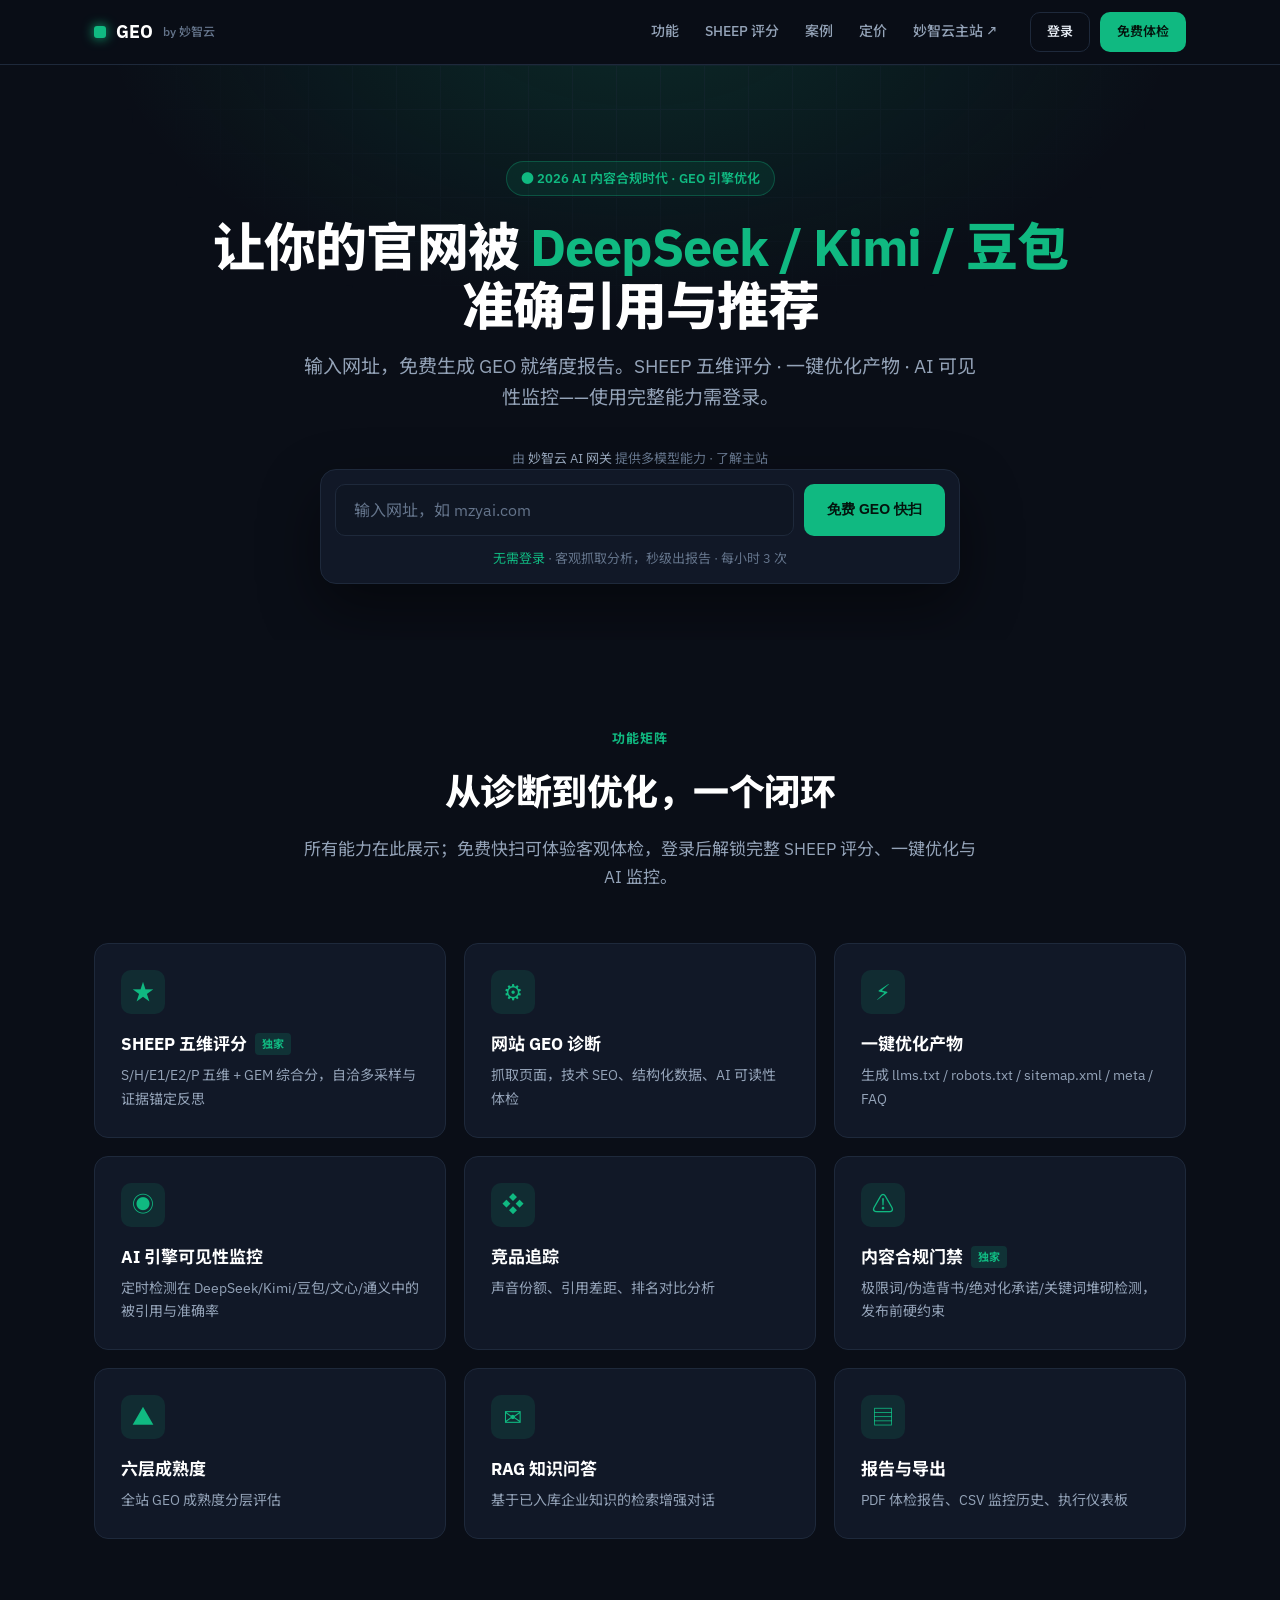
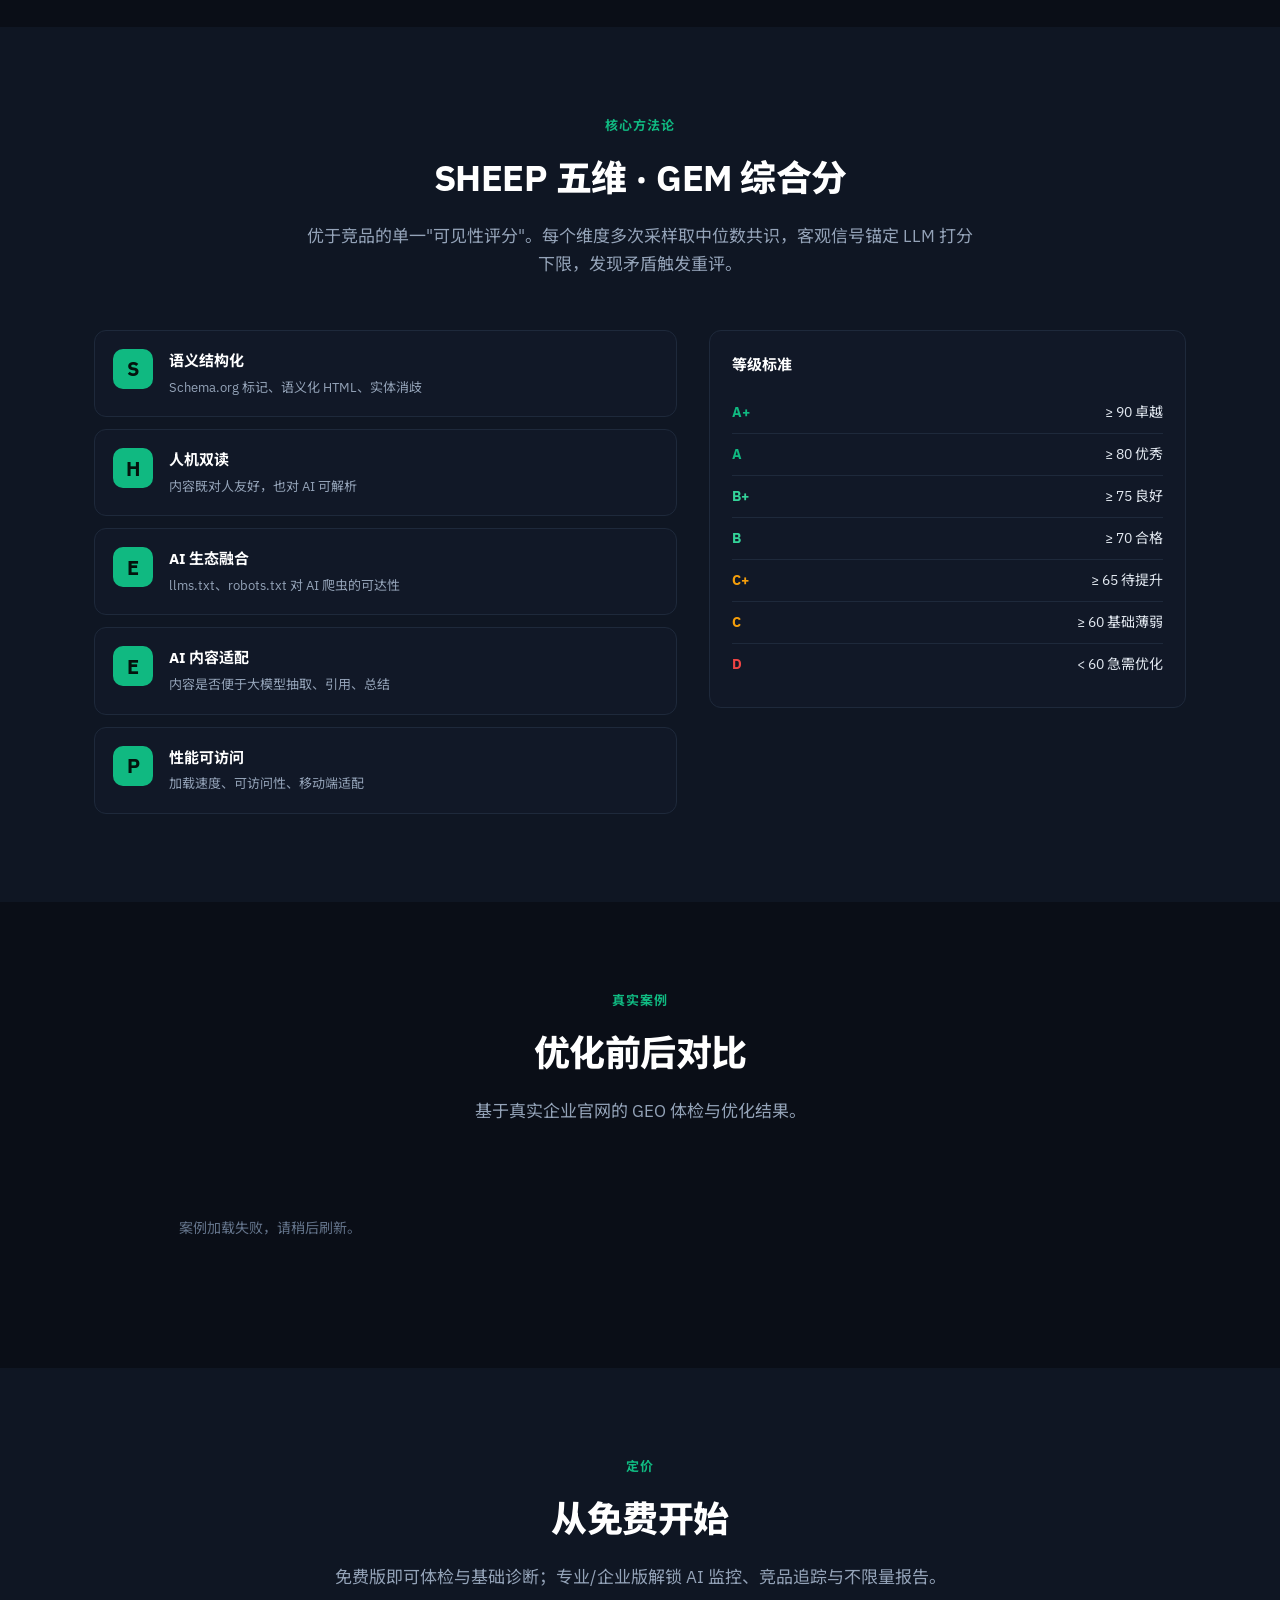
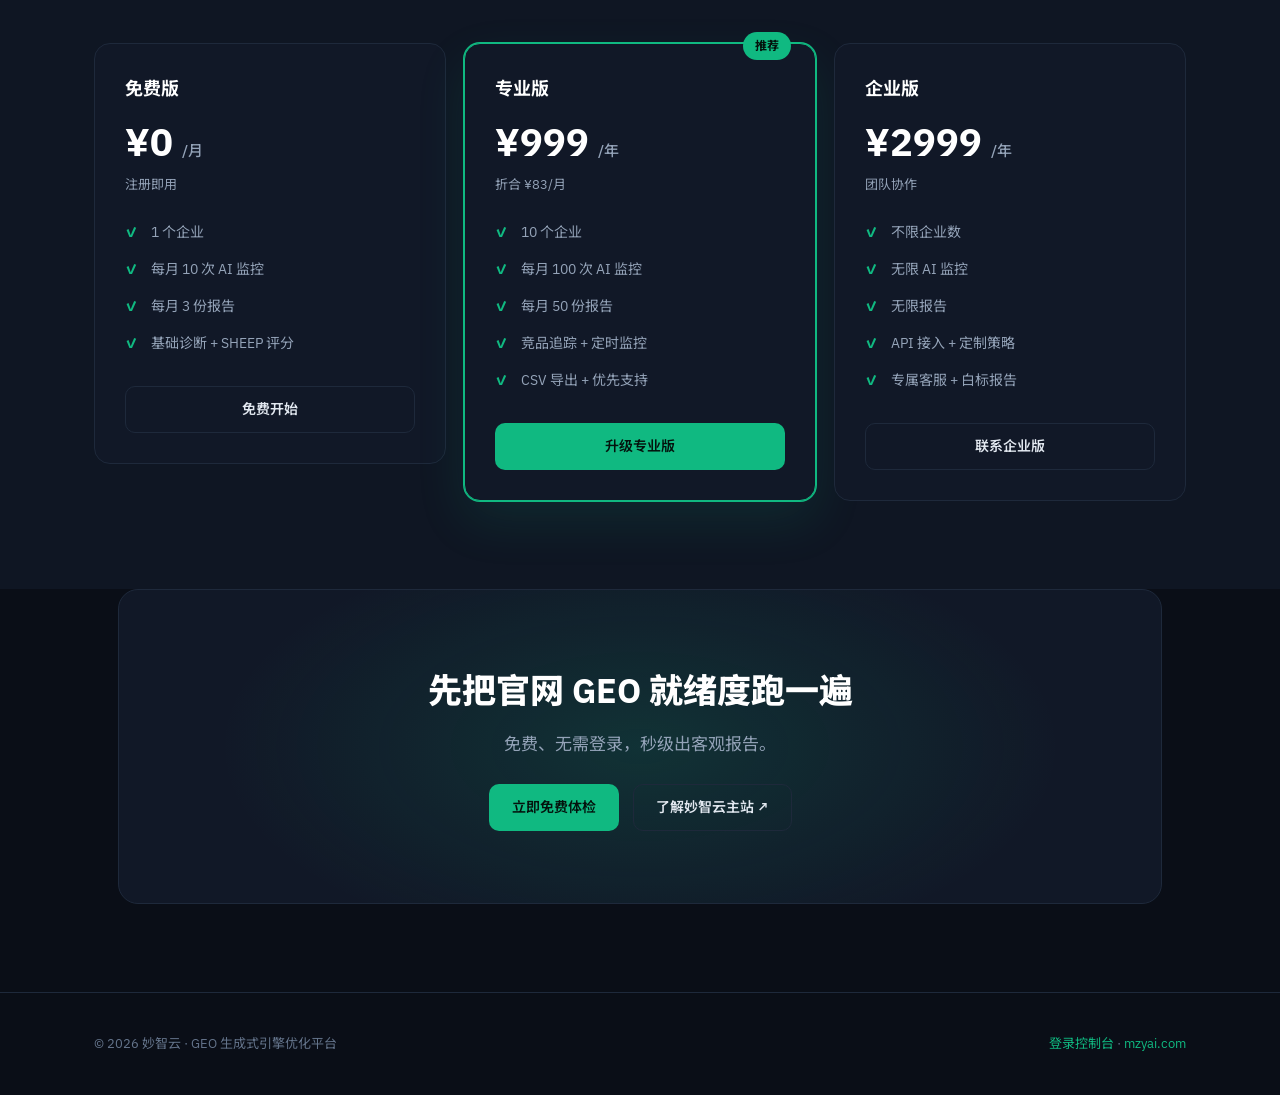
==== static/landing.html @ 764822dd "feat: 官网引流落地页 + 免费GEO快扫 + 登录漏斗 - 公开落地页 static/landing.html (Hero免费体检/功能矩阵/SHEEP/案例/定价/CTA) - /api/pu" ====
<!DOCTYPE html>
<html lang="zh-CN">
<head>
  <meta charset="UTF-8">
  <meta name="viewport" content="width=device-width, initial-scale=1.0">
  <title>GEO 平台 · 让官网被 AI 大模型准确引用 | 妙智云</title>
  <meta name="description" content="免费为任意网站生成 GEO（生成式引擎优化）报告。SHEEP 五维评分、网站诊断、一键优化、AI 引擎可见性监控、竞品追踪、内容合规门禁。登录解锁完整能力。">
  <meta property="og:title" content="GEO 平台 · 让官网被 AI 大模型准确引用">
  <meta property="og:description" content="输入网址，免费秒出 GEO 就绪度报告。登录解锁 SHEEP 五维评分与一键优化。">
  <link rel="stylesheet" href="/static/css/style.css">
  <link rel="stylesheet" href="/static/css/landing.css">
  <link rel="preconnect" href="https://fonts.googleapis.com">
  <link href="https://fonts.googleapis.com/css2?family=IBM+Plex+Sans:wght@400;500;600;700;800&family=JetBrains+Mono:wght@400;500&family=Noto+Sans+SC:wght@400;500;600;700&display=swap" rel="stylesheet">
</head>
<body>

<!-- ===== Nav ===== -->
<nav class="nav">
  <div class="wrap nav-inner">
    <a class="brand" href="/"><span class="dot"></span> GEO <small>by 妙智云</small></a>
    <div class="nav-links">
      <a href="#features">功能</a>
      <a href="#sheep">SHEEP 评分</a>
      <a href="#cases">案例</a>
      <a href="#pricing">定价</a>
      <a href="https://www.mzyai.com" target="_blank" rel="noopener">妙智云主站 ↗</a>
    </div>
    <div class="nav-cta">
      <a class="btn btn-ghost btn-sm" href="/app">登录</a>
      <a class="btn btn-primary btn-sm" href="#scan">免费体检</a>
    </div>
  </div>
</nav>

<!-- ===== Hero ===== -->
<header class="hero" id="scan">
  <div class="hero-grid-bg"></div>
  <div class="wrap hero-inner">
    <span class="badge">● 2026 AI 内容合规时代 · GEO 引擎优化</span>
    <h1>让你的官网被 <span class="em">DeepSeek / Kimi / 豆包</span><br>准确引用与推荐</h1>
    <p class="lead">输入网址，免费生成 GEO 就绪度报告。SHEEP 五维评分 · 一键优化产物 · AI 可见性监控——使用完整能力需登录。</p>
    <p class="powered">由 <a href="https://www.mzyai.com" target="_blank" rel="noopener">妙智云 AI 网关</a> 提供多模型能力 · 了解主站</p>

    <div class="scan-card">
      <form class="scan-form" id="scan-form" autocomplete="off">
        <input type="text" id="scan-url" placeholder="输入网址，如 mzyai.com" spellcheck="false">
        <button class="btn btn-primary" type="submit" id="scan-btn">免费 GEO 快扫</button>
      </form>
      <div class="scan-hint"><span class="ok">无需登录</span> · 客观抓取分析，秒级出报告 · 每小时 3 次</div>
    </div>

    <div class="scan-error" id="scan-error"></div>
    <div class="scan-result" id="scan-result"></div>
  </div>
</header>

<!-- ===== Features ===== -->
<section class="section" id="features">
  <div class="wrap">
    <div class="section-head">
      <div class="kicker">功能矩阵</div>
      <h2>从诊断到优化，一个闭环</h2>
      <p>所有能力在此展示；免费快扫可体验客观体检，登录后解锁完整 SHEEP 评分、一键优化与 AI 监控。</p>
    </div>
    <div class="feat-grid" id="feat-grid"></div>
  </div>
</section>

<!-- ===== SHEEP ===== -->
<section class="section" id="sheep" style="background:var(--bg-soft);">
  <div class="wrap">
    <div class="section-head">
      <div class="kicker">核心方法论</div>
      <h2>SHEEP 五维 · GEM 综合分</h2>
      <p>优于竞品的单一"可见性评分"。每个维度多次采样取中位数共识，客观信号锚定 LLM 打分下限，发现矛盾触发重评。</p>
    </div>
    <div class="sheep-wrap">
      <div class="sheep-dims">
        <div class="dim"><div class="letter">S</div><div><h4>语义结构化</h4><p>Schema.org 标记、语义化 HTML、实体消歧</p></div></div>
        <div class="dim"><div class="letter">H</div><div><h4>人机双读</h4><p>内容既对人友好，也对 AI 可解析</p></div></div>
        <div class="dim"><div class="letter">E</div><div><h4>AI 生态融合</h4><p>llms.txt、robots.txt 对 AI 爬虫的可达性</p></div></div>
        <div class="dim"><div class="letter">E</div><div><h4>AI 内容适配</h4><p>内容是否便于大模型抽取、引用、总结</p></div></div>
        <div class="dim"><div class="letter">P</div><div><h4>性能可访问</h4><p>加载速度、可访问性、移动端适配</p></div></div>
      </div>
      <div class="grade-table">
        <h4>等级标准</h4>
        <div class="grade-row"><span class="g g-Aplus">A+</span><span>≥ 90 卓越</span></div>
        <div class="grade-row"><span class="g g-A">A</span><span>≥ 80 优秀</span></div>
        <div class="grade-row"><span class="g g-Bplus">B+</span><span>≥ 75 良好</span></div>
        <div class="grade-row"><span class="g g-B">B</span><span>≥ 70 合格</span></div>
        <div class="grade-row"><span class="g g-Cplus">C+</span><span>≥ 65 待提升</span></div>
        <div class="grade-row"><span class="g g-C">C</span><span>≥ 60 基础薄弱</span></div>
        <div class="grade-row"><span class="g g-D">D</span><span>&lt; 60 急需优化</span></div>
      </div>
    </div>
  </div>
</section>

<!-- ===== Cases ===== -->
<section class="section" id="cases">
  <div class="wrap">
    <div class="section-head">
      <div class="kicker">真实案例</div>
      <h2>优化前后对比</h2>
      <p>基于真实企业官网的 GEO 体检与优化结果。</p>
    </div>
    <div class="case-grid" id="case-grid">
      <div class="cases-empty">加载案例中…</div>
    </div>
  </div>
</section>

<!-- ===== Pricing ===== -->
<section class="section" id="pricing" style="background:var(--bg-soft);">
  <div class="wrap">
    <div class="section-head">
      <div class="kicker">定价</div>
      <h2>从免费开始</h2>
      <p>免费版即可体检与基础诊断；专业/企业版解锁 AI 监控、竞品追踪与不限量报告。</p>
    </div>
    <div class="price-grid">
      <div class="price">
        <h3>免费版</h3>
        <div class="amt">¥0 <small>/月</small></div>
        <div class="per">注册即用</div>
        <ul>
          <li>1 个企业</li>
          <li>每月 10 次 AI 监控</li>
          <li>每月 3 份报告</li>
          <li>基础诊断 + SHEEP 评分</li>
        </ul>
        <a class="btn btn-ghost btn-block" href="/app">免费开始</a>
      </div>
      <div class="price featured">
        <span class="ribbon">推荐</span>
        <h3>专业版</h3>
        <div class="amt">¥999 <small>/年</small></div>
        <div class="per">折合 ¥83/月</div>
        <ul>
          <li>10 个企业</li>
          <li>每月 100 次 AI 监控</li>
          <li>每月 50 份报告</li>
          <li>竞品追踪 + 定时监控</li>
          <li>CSV 导出 + 优先支持</li>
        </ul>
        <a class="btn btn-primary btn-block" href="/app">升级专业版</a>
      </div>
      <div class="price">
        <h3>企业版</h3>
        <div class="amt">¥2999 <small>/年</small></div>
        <div class="per">团队协作</div>
        <ul>
          <li>不限企业数</li>
          <li>无限 AI 监控</li>
          <li>无限报告</li>
          <li>API 接入 + 定制策略</li>
          <li>专属客服 + 白标报告</li>
        </ul>
        <a class="btn btn-ghost btn-block" href="/app">联系企业版</a>
      </div>
    </div>
  </div>
</section>

<!-- ===== CTA ===== -->
<section class="section" style="padding-top:0;">
  <div class="wrap">
    <div class="cta-band">
      <h2>先把官网 GEO 就绪度跑一遍</h2>
      <p>免费、无需登录，秒级出客观报告。</p>
      <a class="btn btn-primary" href="#scan">立即免费体检</a>
      <a class="btn btn-ghost" href="https://www.mzyai.com" target="_blank" rel="noopener">了解妙智云主站 ↗</a>
    </div>
  </div>
</section>

<!-- ===== Footer ===== -->
<footer class="footer">
  <div class="wrap footer-inner">
    <div>© 2026 妙智云 · GEO 生成式引擎优化平台</div>
    <div><a href="/app">登录控制台</a> · <a href="https://www.mzyai.com" target="_blank" rel="noopener">mzyai.com</a></div>
  </div>
</footer>

<script src="/static/js/landing.js?v=20260816b"></script>
</body>
</html>
---- static/css/style.css ----
:root {
  --bg: #0a0e17;
  --bg-card: #111827;
  --bg-card-hover: #1a2332;
  --border: #1e293b;
  --text: #e2e8f0;
  --text-muted: #64748b;
  --text-dim: #475569;
  --accent: #10b981;
  --accent-dim: #065f46;
  --danger: #ef4444;
  --danger-dim: #7f1d1d;
  --warning: #f59e0b;
  --warning-dim: #78350f;
  --info: #3b82f6;
  --info-dim: #1e3a5f;
  --radius: 6px;
  --font: "IBM Plex Sans", "Noto Sans SC", system-ui, sans-serif;
  --font-mono: "JetBrains Mono", "Fira Code", monospace;
}

* { margin: 0; padding: 0; box-sizing: border-box; }

body {
  font-family: var(--font);
  background: var(--bg);
  color: var(--text);
  line-height: 1.6;
  min-height: 100vh;
}

a { color: var(--accent); text-decoration: none; }
a:hover { text-decoration: underline; }

/* Layout */
.app { display: flex; min-height: 100vh; }

.sidebar {
  width: 220px;
  background: var(--bg-card);
  border-right: 1px solid var(--border);
  padding: 20px 0;
  flex-shrink: 0;
  position: fixed;
  top: 0;
  left: 0;
  bottom: 0;
  overflow-y: auto;
}

.sidebar-brand {
  padding: 0 20px 20px;
  border-bottom: 1px solid var(--border);
  margin-bottom: 12px;
}

.sidebar-brand h2 {
  font-size: 18px;
  font-weight: 700;
  color: var(--accent);
  letter-spacing: -0.5px;
}

.sidebar-brand span {
  font-size: 11px;
  color: var(--text-muted);
}

.nav-item {
  display: flex;
  align-items: center;
  gap: 10px;
  padding: 10px 20px;
  color: var(--text-muted);
  cursor: pointer;
  transition: all 0.15s;
  font-size: 14px;
  border-left: 3px solid transparent;
}

.nav-item:hover { background: var(--bg-card-hover); color: var(--text); }
.nav-item.active { color: var(--accent); border-left-color: var(--accent); background: rgba(16,185,129,0.05); }

.nav-icon { width: 18px; text-align: center; font-size: 15px; }

.nav-section {
  padding: 14px 20px 4px;
  font-size: 10px;
  font-weight: 600;
  letter-spacing: 1.5px;
  color: var(--text-muted);
  opacity: 0.55;
  text-transform: uppercase;
}

.main {
  margin-left: 220px;
  flex: 1;
  padding: 24px 32px;
  max-width: 1200px;
}

/* Quickstart step bar */
.qs-steps {
  display: flex;
  align-items: center;
  gap: 10px;
  margin-bottom: 20px;
}

.qs-step {
  display: flex;
  align-items: center;
  gap: 8px;
  padding: 8px 14px;
  border: 1px solid var(--border);
  border-radius: 6px;
  font-size: 13px;
  color: var(--text-muted);
  background: var(--bg-card);
}

.qs-step-num {
  display: inline-flex;
  align-items: center;
  justify-content: center;
  width: 20px;
  height: 20px;
  border-radius: 50%;
  border: 1px solid var(--border);
  font-size: 11px;
  font-weight: 600;
}

.qs-step.active {
  color: var(--text);
  border-color: var(--accent);
}

.qs-step.active .qs-step-num {
  background: var(--accent);
  border-color: var(--accent);
  color: #04120c;
}

.qs-step.done {
  color: var(--accent);
}

.qs-step.done .qs-step-num {
  border-color: var(--accent);
  color: var(--accent);
}

.qs-step-line {
  flex: 0 0 28px;
  height: 1px;
  background: var(--border);
}

/* Page header */
.page-header {
  margin-bottom: 24px;
  display: flex;
  justify-content: space-between;
  align-items: flex-start;
}

.page-header h1 {
  font-size: 22px;
  font-weight: 700;
  letter-spacing: -0.5px;
}

.page-header p {
  color: var(--text-muted);
  font-size: 13px;
  margin-top: 4px;
}

/* Cards */
.card {
  background: var(--bg-card);
  border: 1px solid var(--border);
  border-radius: var(--radius);
  padding: 20px;
  margin-bottom: 16px;
}

.card-header {
  display: flex;
  justify-content: space-between;
  align-items: center;
  margin-bottom: 16px;
}

.card-title {
  font-size: 15px;
  font-weight: 600;
}

/* Score */
.score-ring {
  width: 120px;
  height: 120px;
  position: relative;
  display: flex;
  align-items: center;
  justify-content: center;
}

.score-ring svg {
  position: absolute;
  top: 0;
  left: 0;
  transform: rotate(-90deg);
}

.score-ring .value {
  font-size: 32px;
  font-weight: 800;
  z-index: 1;
}

.score-ring .label {
  position: absolute;
  bottom: 8px;
  font-size: 11px;
  color: var(--text-muted);
  z-index: 1;
}

/* Grid */
.grid-2 { display: grid; grid-template-columns: 1fr 1fr; gap: 16px; }
.grid-3 { display: grid; grid-template-columns: 1fr 1fr 1fr; gap: 16px; }
.grid-4 { display: grid; grid-template-columns: 1fr 1fr 1fr 1fr; gap: 16px; }

/* Metric */
.metric {
  padding: 16px;
  background: var(--bg-card);
  border: 1px solid var(--border);
  border-radius: var(--radius);
}

.metric-value {
  font-size: 28px;
  font-weight: 700;
  line-height: 1.2;
}

.metric-label {
  font-size: 12px;
  color: var(--text-muted);
  margin-top: 4px;
}

/* Badges */
.badge {
  display: inline-block;
  padding: 2px 8px;
  border-radius: 3px;
  font-size: 11px;
  font-weight: 600;
  text-transform: uppercase;
}

.badge-fatal { background: var(--danger-dim); color: var(--danger); }
.badge-high { background: #7f1d1d; color: #fca5a5; }
.badge-medium { background: var(--warning-dim); color: var(--warning); }
.badge-low { background: var(--info-dim); color: var(--info); }
.badge-success { background: var(--accent-dim); color: var(--accent); }
.badge-pending { background: var(--warning-dim); color: var(--warning); }
.badge-done { background: var(--accent-dim); color: var(--accent); }

/* Table */
.table-wrap { overflow-x: auto; }

table {
  width: 100%;
  border-collapse: collapse;
  font-size: 13px;
}

th {
  text-align: left;
  padding: 10px 12px;
  border-bottom: 1px solid var(--border);
  color: var(--text-muted);
  font-weight: 600;
  font-size: 11px;
  text-transform: uppercase;
  letter-spacing: 0.5px;
}

td {
  padding: 10px 12px;
  border-bottom: 1px solid var(--border);
}

tr:hover td { background: var(--bg-card-hover); }

/* Buttons */
.btn {
  display: inline-flex;
  align-items: center;
  gap: 6px;
  padding: 8px 16px;
  border: 1px solid var(--border);
  border-radius: var(--radius);
  background: var(--bg-card);
  color: var(--text);
  font-size: 13px;
  cursor: pointer;
  transition: all 0.15s;
}

.btn:hover { background: var(--bg-card-hover); border-color: var(--text-muted); }

.btn-primary {
  background: var(--accent);
  color: #000;
  border-color: var(--accent);
  font-weight: 600;
}

.btn-primary:hover { background: #059669; }

/* Input */
.input-group {
  display: flex;
  gap: 8px;
  margin-bottom: 16px;
}

input[type="text"], input[type="url"], select {
  padding: 8px 12px;
  border: 1px solid var(--border);
  border-radius: var(--radius);
  background: var(--bg);
  color: var(--text);
  font-size: 13px;
  font-family: var(--font);
  outline: none;
  transition: border-color 0.15s;
}

input:focus, select:focus { border-color: var(--accent); }

/* Code block */
.code-block {
  background: #0d1117;
  border: 1px solid var(--border);
  border-radius: var(--radius);
  padding: 16px;
  font-family: var(--font-mono);
  font-size: 12px;
  line-height: 1.7;
  overflow-x: auto;
  white-space: pre-wrap;
  word-break: break-all;
  color: #c9d1d9;
  position: relative;
}

.code-block .copy-btn {
  position: absolute;
  top: 8px;
  right: 8px;
  padding: 4px 10px;
  font-size: 11px;
  background: var(--bg-card);
  border: 1px solid var(--border);
  border-radius: 3px;
  color: var(--text-muted);
  cursor: pointer;
}

.code-block .copy-btn:hover { color: var(--text); }

/* Progress bar */
.progress-bar {
  height: 6px;
  background: var(--border);
  border-radius: 3px;
  overflow: hidden;
}

.progress-fill {
  height: 100%;
  border-radius: 3px;
  transition: width 0.5s ease;
}

/* Tabs */
.tabs {
  display: flex;
  gap: 0;
  border-bottom: 1px solid var(--border);
  margin-bottom: 16px;
}

.tab {
  padding: 10px 16px;
  font-size: 13px;
  color: var(--text-muted);
  cursor: pointer;
  border-bottom: 2px solid transparent;
  transition: all 0.15s;
}

.tab:hover { color: var(--text); }
.tab.active { color: var(--accent); border-bottom-color: var(--accent); }

/* Issue list */
.issue-item {
  display: flex;
  gap: 12px;
  padding: 12px 0;
  border-bottom: 1px solid var(--border);
  align-items: flex-start;
}

.issue-item:last-child { border-bottom: none; }

.issue-severity {
  width: 8px;
  height: 8px;
  border-radius: 50%;
  margin-top: 6px;
  flex-shrink: 0;
}

.issue-content { flex: 1; }
.issue-title { font-size: 13px; font-weight: 600; }
.issue-desc { font-size: 12px; color: var(--text-muted); margin-top: 2px; }

/* Loading */
.loading {
  display: flex;
  align-items: center;
  justify-content: center;
  padding: 40px;
  color: var(--text-muted);
}

.spinner {
  width: 20px;
  height: 20px;
  border: 2px solid var(--border);
  border-top-color: var(--accent);
  border-radius: 50%;
  animation: spin 0.6s linear infinite;
  margin-right: 8px;
}

@keyframes spin { to { transform: rotate(360deg); } }

/* Responsive */
@media (max-width: 768px) {
  .sidebar { display: none; }
  .main { margin-left: 0; padding: 16px; }
  .grid-2, .grid-3, .grid-4 { grid-template-columns: 1fr; }
}

/* Auth */
.auth-wrap {
  display: flex;
  align-items: center;
  justify-content: center;
  min-height: 100vh;
  background: var(--bg);
  padding: 20px;
}

.auth-card {
  width: 100%;
  max-width: 400px;
  background: var(--bg-card);
  border: 1px solid var(--border);
  border-radius: var(--radius);
  padding: 32px;
}

.auth-brand {
  text-align: center;
  margin-bottom: 24px;
}

.auth-brand h1 {
  font-size: 22px;
  font-weight: 700;
  color: var(--accent);
  letter-spacing: -0.5px;
}

.auth-brand p {
  font-size: 13px;
  color: var(--text-muted);
  margin-top: 4px;
}

.auth-tabs {
  display: flex;
  gap: 0;
  margin-bottom: 20px;
  border-bottom: 1px solid var(--border);
}

.auth-tab {
  flex: 1;
  padding: 10px;
  background: none;
  border: none;
  color: var(--text-muted);
  font-size: 14px;
  cursor: pointer;
  border-bottom: 2px solid transparent;
  transition: all 0.15s;
  font-family: var(--font);
}

.auth-tab.active {
  color: var(--accent);
  border-bottom-color: var(--accent);
}

.auth-form {
  display: none;
  flex-direction: column;
  gap: 12px;
}

.auth-form.active {
  display: flex;
}

.auth-form input {
  width: 100%;
  padding: 10px 12px;
  background: var(--bg);
  border: 1px solid var(--border);
  border-radius: var(--radius);
  color: var(--text);
  font-size: 14px;
  font-family: var(--font);
  outline: none;
  transition: border-color 0.15s;
}

.auth-form input:focus {
  border-color: var(--accent);
}

.auth-submit {
  width: 100%;
  padding: 11px;
  background: var(--accent);
  color: var(--bg);
  border: none;
  border-radius: var(--radius);
  font-size: 14px;
  font-weight: 600;
  cursor: pointer;
  transition: opacity 0.15s;
  font-family: var(--font);
  margin-top: 4px;
}

.auth-submit:hover { opacity: 0.9; }
.auth-submit:disabled { opacity: 0.5; cursor: not-allowed; }

.auth-error {
  color: var(--danger);
  font-size: 13px;
  min-height: 18px;
  margin-top: 8px;
}

/* Sidebar user */
.sidebar-user {
  display: flex;
  align-items: center;
  justify-content: space-between;
  padding: 8px 16px;
  border-top: 1px solid var(--border);
  border-bottom: 1px solid var(--border);
  margin: 8px 0;
}

.user-info {
  display: flex;
  flex-direction: column;
  gap: 2px;
}

.user-name {
  font-size: 13px;
  color: var(--text);
  font-weight: 500;
}

.user-plan {
  font-size: 11px;
  color: var(--accent);
}

.btn-logout {
  background: none;
  border: 1px solid var(--border);
  color: var(--text-muted);
  padding: 4px 10px;
  border-radius: var(--radius);
  font-size: 12px;
  cursor: pointer;
  transition: all 0.15s;
  font-family: var(--font);
}

.btn-logout:hover {
  border-color: var(--danger);
  color: var(--danger);
}

/* Modal */
.modal-overlay {
  position: fixed;
  top: 0; left: 0; right: 0; bottom: 0;
  background: rgba(0,0,0,0.6);
  display: flex;
  align-items: center;
  justify-content: center;
  z-index: 1000;
}

.modal-content {
  background: var(--bg-card);
  border: 1px solid var(--border);
  border-radius: var(--radius);
  padding: 24px;
  width: 90%;
  max-width: 420px;
}

.sidebar-brand .back-home {
  display: inline-block;
  margin-top: 8px;
  font-size: 12px;
  color: var(--text-muted);
}
.sidebar-brand .back-home:hover { color: var(--accent); text-decoration: none; }
---- static/css/landing.css ----
/* GEO 落地页样式 —— 与仪表盘共享调色板 */
:root {
  --bg: #0a0e17;
  --bg-card: #111827;
  --bg-soft: #0f1623;
  --border: #1e293b;
  --text: #e2e8f0;
  --text-muted: #94a3b8;
  --text-dim: #64748b;
  --accent: #10b981;
  --accent-dim: #065f46;
  --danger: #ef4444;
  --warning: #f59e0b;
  --info: #3b82f6;
  --radius: 10px;
  --font: "IBM Plex Sans", "Noto Sans SC", system-ui, sans-serif;
  --font-mono: "JetBrains Mono", monospace;
  --maxw: 1140px;
}

* { margin: 0; padding: 0; box-sizing: border-box; }
html { scroll-behavior: smooth; }
body {
  font-family: var(--font);
  background: var(--bg);
  color: var(--text);
  line-height: 1.65;
  -webkit-font-smoothing: antialiased;
}
a { color: var(--accent); text-decoration: none; }
a:hover { text-decoration: underline; }
.wrap { max-width: var(--maxw); margin: 0 auto; padding: 0 24px; }

/* ===== Nav ===== */
.nav {
  position: sticky; top: 0; z-index: 50;
  background: rgba(10,14,23,.82); backdrop-filter: blur(12px);
  border-bottom: 1px solid var(--border);
}
.nav-inner { display: flex; align-items: center; height: 64px; gap: 32px; }
.brand { display: flex; align-items: center; gap: 10px; font-weight: 800; font-size: 18px; color: #fff; }
.brand .dot { width: 12px; height: 12px; border-radius: 3px; background: var(--accent); box-shadow: 0 0 12px var(--accent); }
.brand small { color: var(--text-dim); font-weight: 500; font-size: 12px; }
.nav-links { display: flex; gap: 26px; margin-left: auto; }
.nav-links a { color: var(--text-muted); font-size: 14px; font-weight: 500; }
.nav-links a:hover { color: var(--text); text-decoration: none; }
.nav-cta { display: flex; gap: 10px; }

/* ===== Buttons ===== */
.btn {
  display: inline-flex; align-items: center; justify-content: center; gap: 8px;
  padding: 11px 22px; border-radius: var(--radius); font-weight: 600; font-size: 14px;
  border: 1px solid transparent; cursor: pointer; transition: all .15s ease; white-space: nowrap;
}
.btn-primary { background: var(--accent); color: #04130d; }
.btn-primary:hover { background: #34d399; box-shadow: 0 8px 24px rgba(16,185,129,.32); }
.btn-ghost { background: transparent; color: var(--text); border-color: var(--border); }
.btn-ghost:hover { border-color: var(--accent); color: var(--accent); text-decoration: none; }
.btn-sm { padding: 8px 16px; font-size: 13px; }
.btn-block { width: 100%; }

/* ===== Hero ===== */
.hero { position: relative; padding: 96px 0 56px; overflow: hidden;
  background: radial-gradient(900px 500px at 50% -10%, rgba(16,185,129,.16), transparent 60%), var(--bg); }
.hero-grid-bg { position: absolute; inset: 0; opacity: .4;
  background-image: linear-gradient(var(--border) 1px, transparent 1px), linear-gradient(90deg, var(--border) 1px, transparent 1px);
  background-size: 44px 44px; mask-image: radial-gradient(700px 360px at 50% 0%, #000, transparent 75%); }
.hero-inner { position: relative; text-align: center; }
.badge { display: inline-flex; align-items: center; gap: 8px; padding: 6px 14px; border-radius: 999px;
  background: rgba(16,185,129,.1); border: 1px solid rgba(16,185,129,.3); color: var(--accent); font-size: 13px; font-weight: 600; }
.hero h1 { font-size: 52px; line-height: 1.12; font-weight: 800; letter-spacing: -1px; margin: 22px 0 16px; color: #fff; }
.hero h1 .em { color: var(--accent); }
.hero p.lead { font-size: 19px; color: var(--text-muted); max-width: 680px; margin: 0 auto 34px; }

.scan-card { max-width: 640px; margin: 0 auto; background: var(--bg-card); border: 1px solid var(--border);
  border-radius: 16px; padding: 14px; box-shadow: 0 24px 60px rgba(0,0,0,.45); }
.scan-form { display: flex; gap: 10px; }
.scan-form input {
  flex: 1; padding: 15px 18px; background: var(--bg-soft); border: 1px solid var(--border);
  border-radius: 10px; color: var(--text); font-size: 16px; font-family: var(--font); outline: none;
}
.scan-form input:focus { border-color: var(--accent); box-shadow: 0 0 0 3px rgba(16,185,129,.18); }
.scan-form input::placeholder { color: var(--text-dim); }
.scan-hint { margin-top: 12px; font-size: 13px; color: var(--text-dim); }
.scan-hint .ok { color: var(--accent); }

/* ===== Scan result ===== */
.scan-result { max-width: 860px; margin: 28px auto 0; display: none; }
.scan-result.show { display: block; }
.result-card { background: var(--bg-card); border: 1px solid var(--border); border-radius: 16px; padding: 28px; }
.score-row { display: flex; align-items: center; gap: 28px; flex-wrap: wrap; }
.score-ring { width: 132px; height: 132px; border-radius: 50%; display: grid; place-items: center;
  background: conic-gradient(var(--accent) var(--p,0%), var(--bg-soft) 0); position: relative; flex-shrink: 0; }
.score-ring::before { content: ""; position: absolute; inset: 12px; border-radius: 50%; background: var(--bg-card); }
.score-ring .num { position: relative; font-size: 40px; font-weight: 800; color: #fff; line-height: 1; }
.score-ring .num small { font-size: 16px; color: var(--text-dim); }
.score-meta h3 { font-size: 22px; font-weight: 700; color: #fff; margin-bottom: 4px; }
.score-meta .url { color: var(--text-muted); font-size: 14px; font-family: var(--font-mono); word-break: break-all; }
.grade { display: inline-flex; align-items: center; gap: 6px; padding: 3px 12px; border-radius: 6px; font-weight: 700; font-size: 14px; margin-left: 8px; }

.checklist { display: grid; grid-template-columns: repeat(2, 1fr); gap: 10px; margin-top: 22px; }
.chk { display: flex; align-items: flex-start; gap: 10px; padding: 12px 14px; background: var(--bg-soft);
  border: 1px solid var(--border); border-radius: 8px; }
.chk .ico { width: 20px; height: 20px; border-radius: 50%; flex-shrink: 0; display: grid; place-items: center;
  font-size: 12px; font-weight: 800; margin-top: 1px; }
.chk.pass .ico { background: rgba(16,185,129,.18); color: var(--accent); }
.chk.fail .ico { background: rgba(239,68,68,.16); color: var(--danger); }
.chk .t { font-size: 14px; font-weight: 600; color: var(--text); }
.chk .d { font-size: 12px; color: var(--text-dim); margin-top: 2px; word-break: break-all; }

.top-issues { margin-top: 22px; }
.top-issues h4 { font-size: 14px; color: var(--text-muted); margin-bottom: 10px; font-weight: 600; }
.issue-item { display: flex; gap: 10px; padding: 10px 14px; background: var(--bg-soft); border: 1px solid var(--border);
  border-radius: 8px; margin-bottom: 8px; font-size: 14px; }
.issue-item .sev { font-size: 11px; font-weight: 700; padding: 2px 8px; border-radius: 4px; height: fit-content; flex-shrink: 0; }
.sev-high, .sev-fatal { background: rgba(239,68,68,.16); color: var(--danger); }
.sev-medium { background: rgba(245,158,11,.16); color: var(--warning); }
.sev-low { background: rgba(100,116,139,.18); color: var(--text-muted); }

.locked { margin-top: 24px; padding: 22px; border: 1px dashed var(--border); border-radius: 12px;
  background: linear-gradient(180deg, rgba(16,185,129,.06), transparent); text-align: center; }
.locked .lock-list { display: flex; flex-wrap: wrap; gap: 10px; justify-content: center; margin: 14px 0 18px; }
.locked .lock-list span { font-size: 13px; color: var(--text-muted); padding: 5px 12px; background: var(--bg-soft);
  border: 1px solid var(--border); border-radius: 999px; }
.locked .lock-list span::before { content: "🔒 "; filter: grayscale(1); }

.scan-error { max-width: 640px; margin: 14px auto 0; padding: 12px 16px; border-radius: 10px;
  background: rgba(239,68,68,.1); border: 1px solid rgba(239,68,68,.3); color: #fca5a5; font-size: 14px; display: none; }
.scan-error.show { display: block; }
.scan-loading { text-align: center; color: var(--text-muted); padding: 30px; }

/* ===== Section ===== */
.section { padding: 88px 0; }
.section-head { text-align: center; max-width: 680px; margin: 0 auto 52px; }
.section-head .kicker { color: var(--accent); font-size: 13px; font-weight: 700; letter-spacing: 1px; text-transform: uppercase; }
.section-head h2 { font-size: 36px; font-weight: 800; color: #fff; margin: 12px 0 14px; letter-spacing: -.5px; }
.section-head p { color: var(--text-muted); font-size: 17px; }

/* ===== Features grid ===== */
.feat-grid { display: grid; grid-template-columns: repeat(3, 1fr); gap: 18px; }
.feat { background: var(--bg-card); border: 1px solid var(--border); border-radius: 14px; padding: 26px;
  transition: all .18s ease; position: relative; }
.feat:hover { border-color: var(--accent); transform: translateY(-3px); box-shadow: 0 16px 40px rgba(0,0,0,.3); }
.feat .ico { width: 44px; height: 44px; border-radius: 10px; display: grid; place-items: center; font-size: 22px;
  background: rgba(16,185,129,.12); color: var(--accent); margin-bottom: 16px; }
.feat h3 { font-size: 17px; font-weight: 700; color: #fff; margin-bottom: 6px; display: flex; align-items: center; gap: 8px; }
.feat .tag { font-size: 11px; font-weight: 700; padding: 2px 7px; border-radius: 4px;
  background: rgba(16,185,129,.16); color: var(--accent); }
.feat p { font-size: 14px; color: var(--text-muted); }

/* ===== SHEEP ===== */
.sheep-wrap { display: grid; grid-template-columns: 1.1fr .9fr; gap: 32px; align-items: start; }
.sheep-dims { display: grid; gap: 12px; }
.dim { display: flex; gap: 16px; padding: 18px; background: var(--bg-card); border: 1px solid var(--border); border-radius: 12px; }
.dim .letter { width: 40px; height: 40px; border-radius: 10px; background: var(--accent); color: #04130d;
  display: grid; place-items: center; font-weight: 800; font-size: 20px; flex-shrink: 0; }
.dim h4 { font-size: 15px; color: #fff; margin-bottom: 3px; }
.dim p { font-size: 13px; color: var(--text-muted); }
.grade-table { background: var(--bg-card); border: 1px solid var(--border); border-radius: 12px; padding: 22px; }
.grade-table h4 { font-size: 15px; color: #fff; margin-bottom: 14px; }
.grade-row { display: flex; justify-content: space-between; padding: 9px 0; border-bottom: 1px solid var(--border); font-size: 14px; }
.grade-row:last-child { border-bottom: none; }
.grade-row .g { font-weight: 800; }

/* ===== Cases ===== */
.case-grid { display: grid; grid-template-columns: repeat(3, 1fr); gap: 18px; }
.case { background: var(--bg-card); border: 1px solid var(--border); border-radius: 14px; padding: 24px; }
.case .co { font-size: 16px; font-weight: 700; color: #fff; margin-bottom: 2px; }
.case .dom { font-size: 12px; color: var(--text-dim); font-family: var(--font-mono); margin-bottom: 14px; word-break: break-all; }
.case .scoreline { display: flex; align-items: baseline; gap: 10px; margin-bottom: 12px; }
.case .scoreline .n { font-size: 30px; font-weight: 800; color: var(--accent); }
.case .scoreline .gl { font-size: 13px; color: var(--text-muted); }
.case p { font-size: 13px; color: var(--text-muted); }
.cases-empty { text-align: center; color: var(--text-dim); padding: 40px; font-size: 14px; }

/* ===== Pricing ===== */
.price-grid { display: grid; grid-template-columns: repeat(3, 1fr); gap: 18px; align-items: start; }
.price { background: var(--bg-card); border: 1px solid var(--border); border-radius: 16px; padding: 30px; position: relative; }
.price.featured { border-color: var(--accent); box-shadow: 0 0 0 1px var(--accent), 0 20px 50px rgba(16,185,129,.12); }
.price .ribbon { position: absolute; top: -12px; right: 24px; background: var(--accent); color: #04130d;
  font-size: 12px; font-weight: 700; padding: 4px 12px; border-radius: 999px; }
.price h3 { font-size: 18px; color: #fff; margin-bottom: 8px; }
.price .amt { font-size: 38px; font-weight: 800; color: #fff; }
.price .amt small { font-size: 15px; color: var(--text-muted); font-weight: 500; }
.price .per { color: var(--text-muted); font-size: 13px; margin-bottom: 18px; }
.price ul { list-style: none; margin: 18px 0 24px; }
.price ul li { font-size: 14px; color: var(--text-muted); padding: 7px 0; padding-left: 26px; position: relative; }
.price ul li::before { content: "✓"; position: absolute; left: 0; color: var(--accent); font-weight: 700; }

/* ===== CTA band ===== */
.cta-band { text-align: center; padding: 72px 24px; border-radius: 20px; margin: 0 24px;
  background: radial-gradient(600px 300px at 50% 50%, rgba(16,185,129,.16), transparent 70%), var(--bg-card);
  border: 1px solid var(--border); }
.cta-band h2 { font-size: 34px; font-weight: 800; color: #fff; margin-bottom: 12px; }
.cta-band p { color: var(--text-muted); font-size: 17px; margin-bottom: 26px; }

/* ===== Footer ===== */
.footer { border-top: 1px solid var(--border); padding: 40px 0; color: var(--text-dim); font-size: 13px; }
.footer-inner { display: flex; justify-content: space-between; flex-wrap: wrap; gap: 16px; }

/* ===== Grade colors ===== */
.g-Aplus, .g-A { color: var(--accent); }
.g-Bplus, .g-B { color: #34d399; }
.g-Cplus, .g-C { color: var(--warning); }
.g-D { color: var(--danger); }

.hero .powered { margin-top: 14px; font-size: 13px; color: var(--text-dim); }
.hero .powered a { color: var(--text-muted); }
.hero .powered a:hover { color: var(--accent); }
.cta-band .btn + .btn { margin-left: 10px; }

@media (max-width: 900px) {
  .hero h1 { font-size: 36px; }
  .feat-grid, .case-grid, .price-grid { grid-template-columns: 1fr; }
  .sheep-wrap { grid-template-columns: 1fr; }
  .checklist { grid-template-columns: 1fr; }
  .nav-links { display: none; }
  .section { padding: 60px 0; }
}
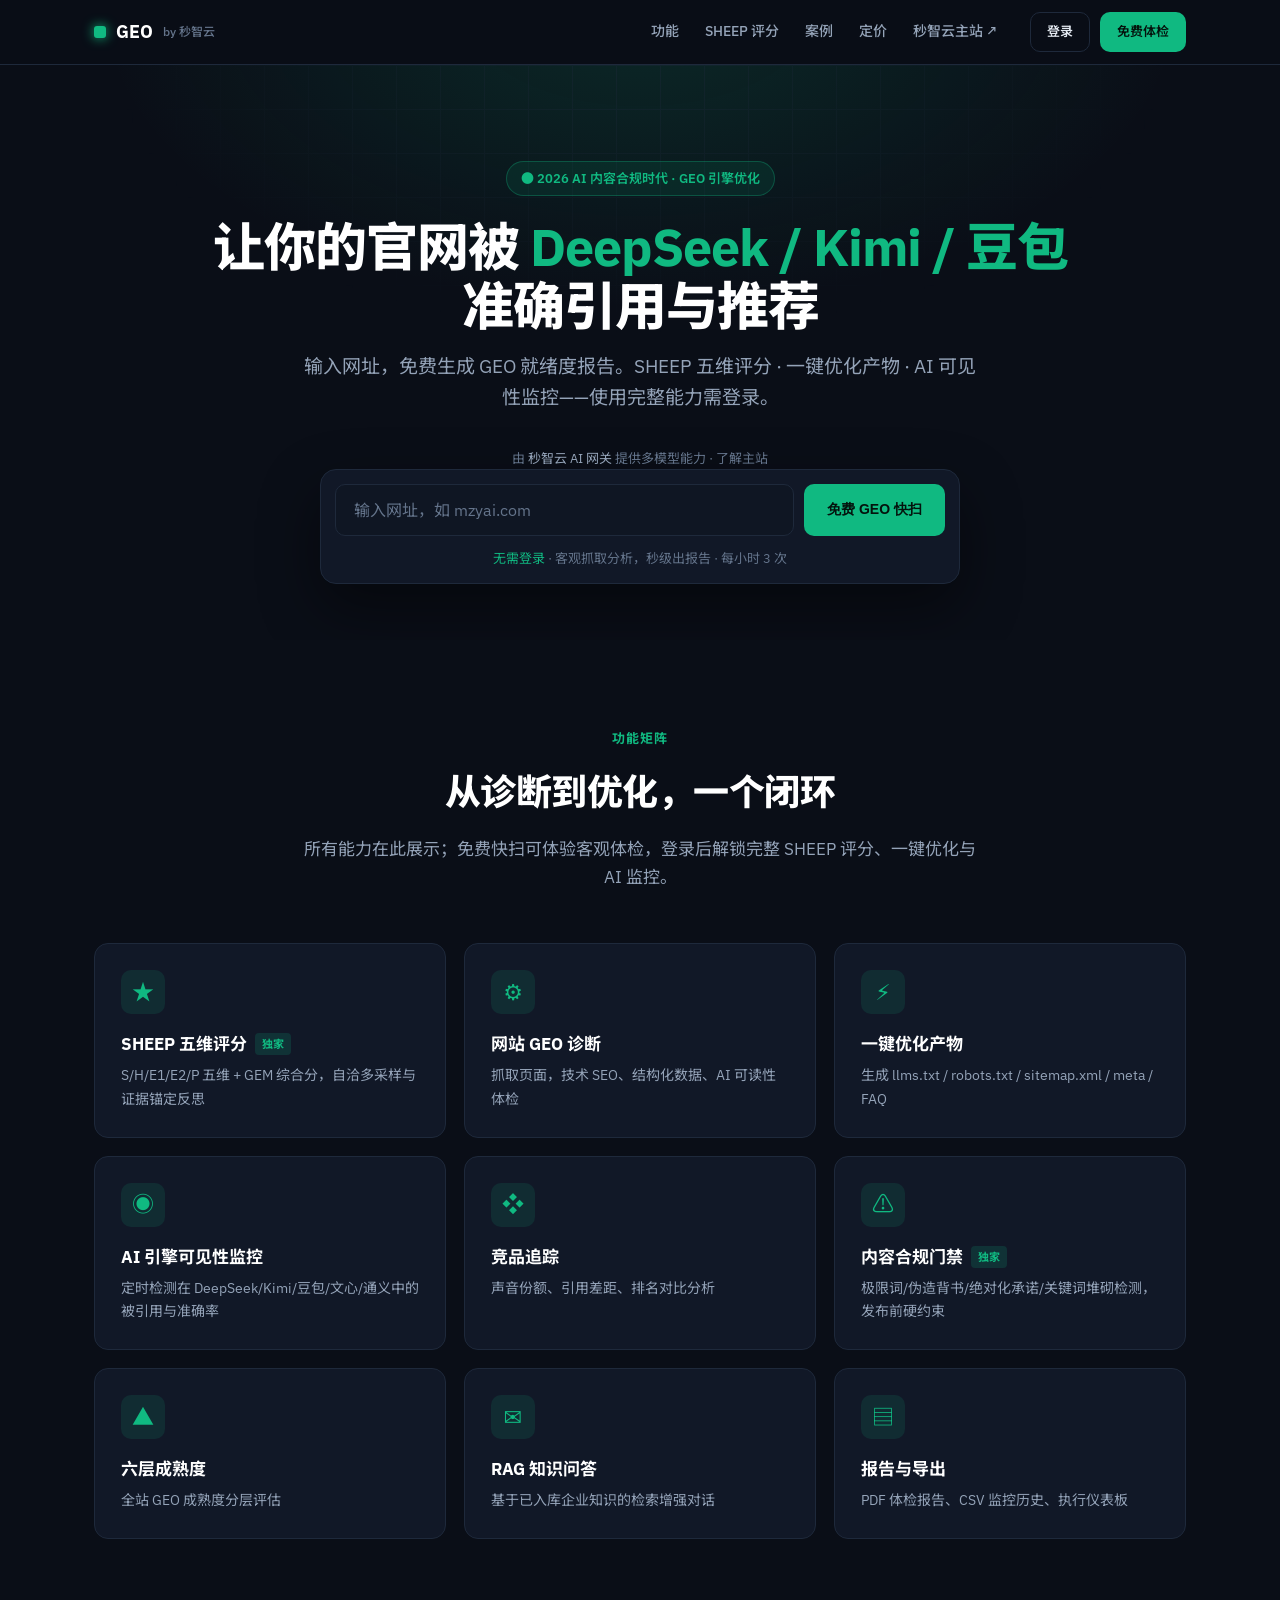
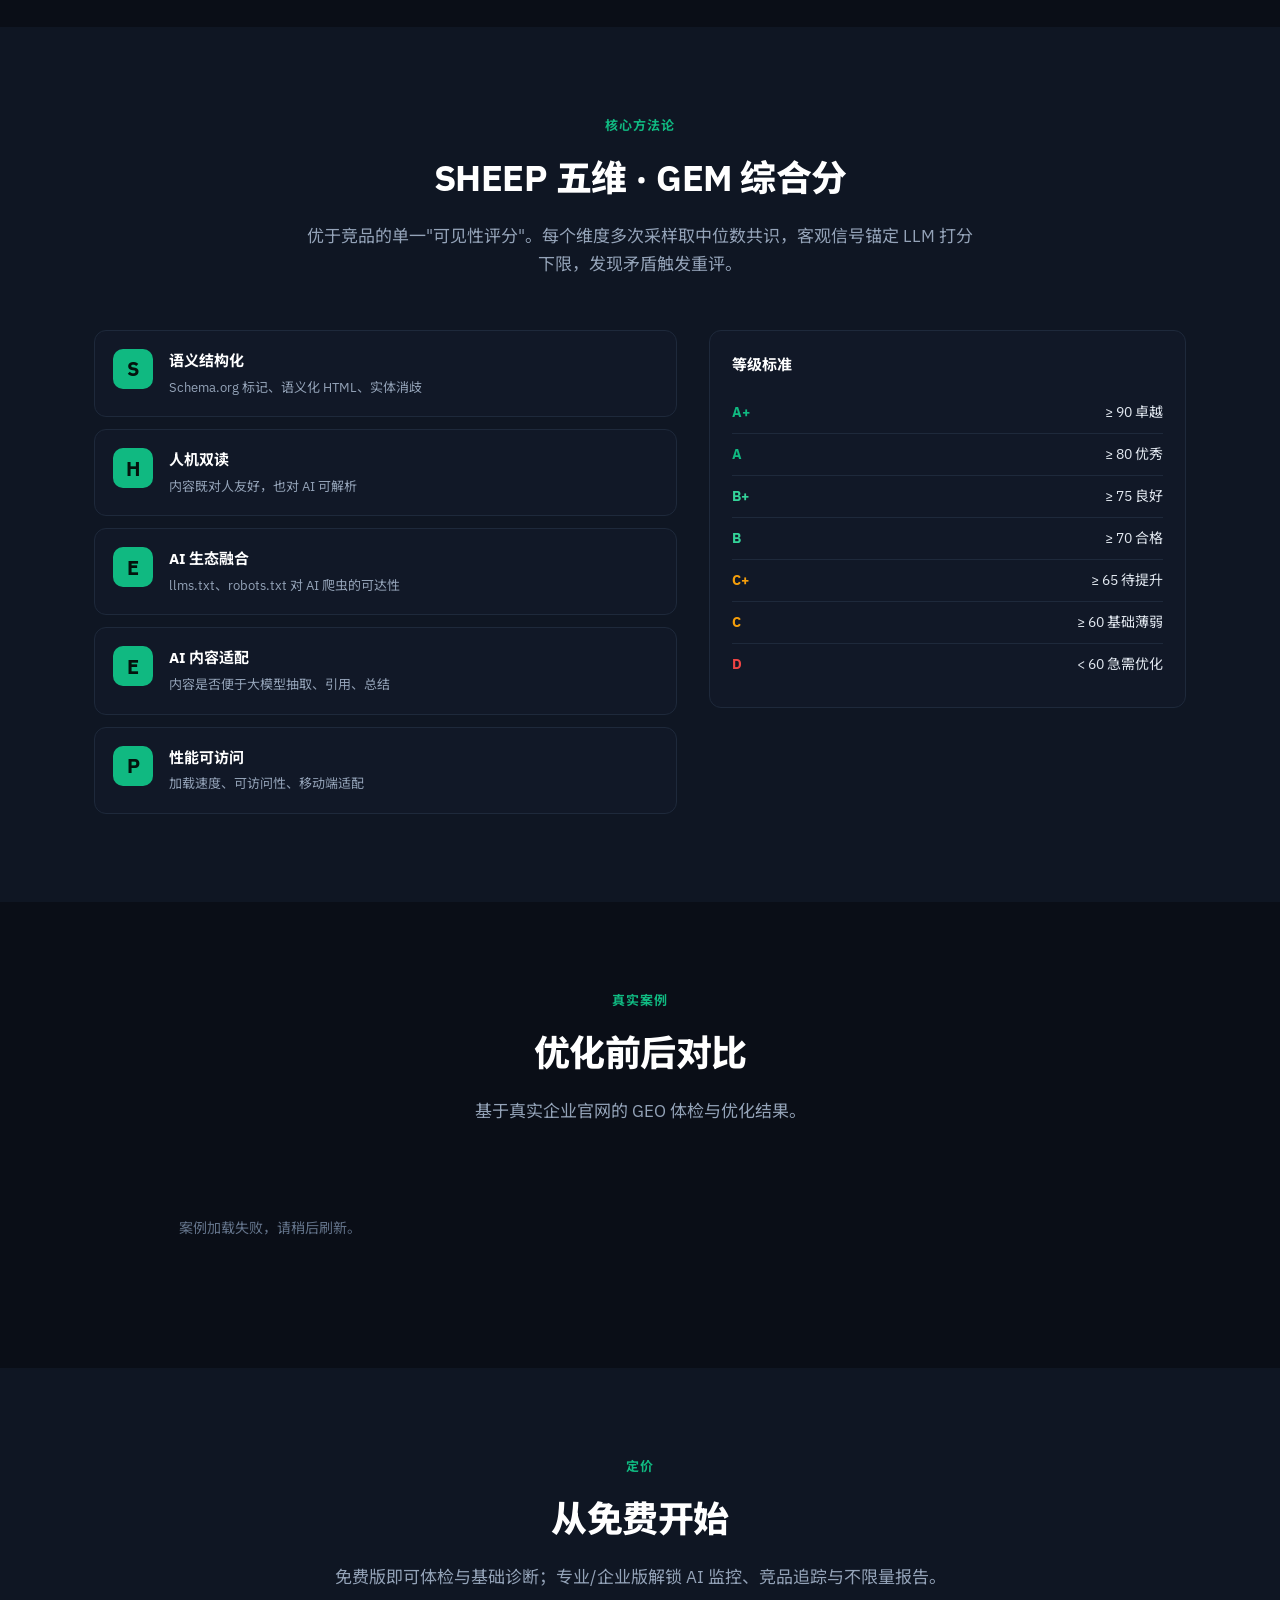
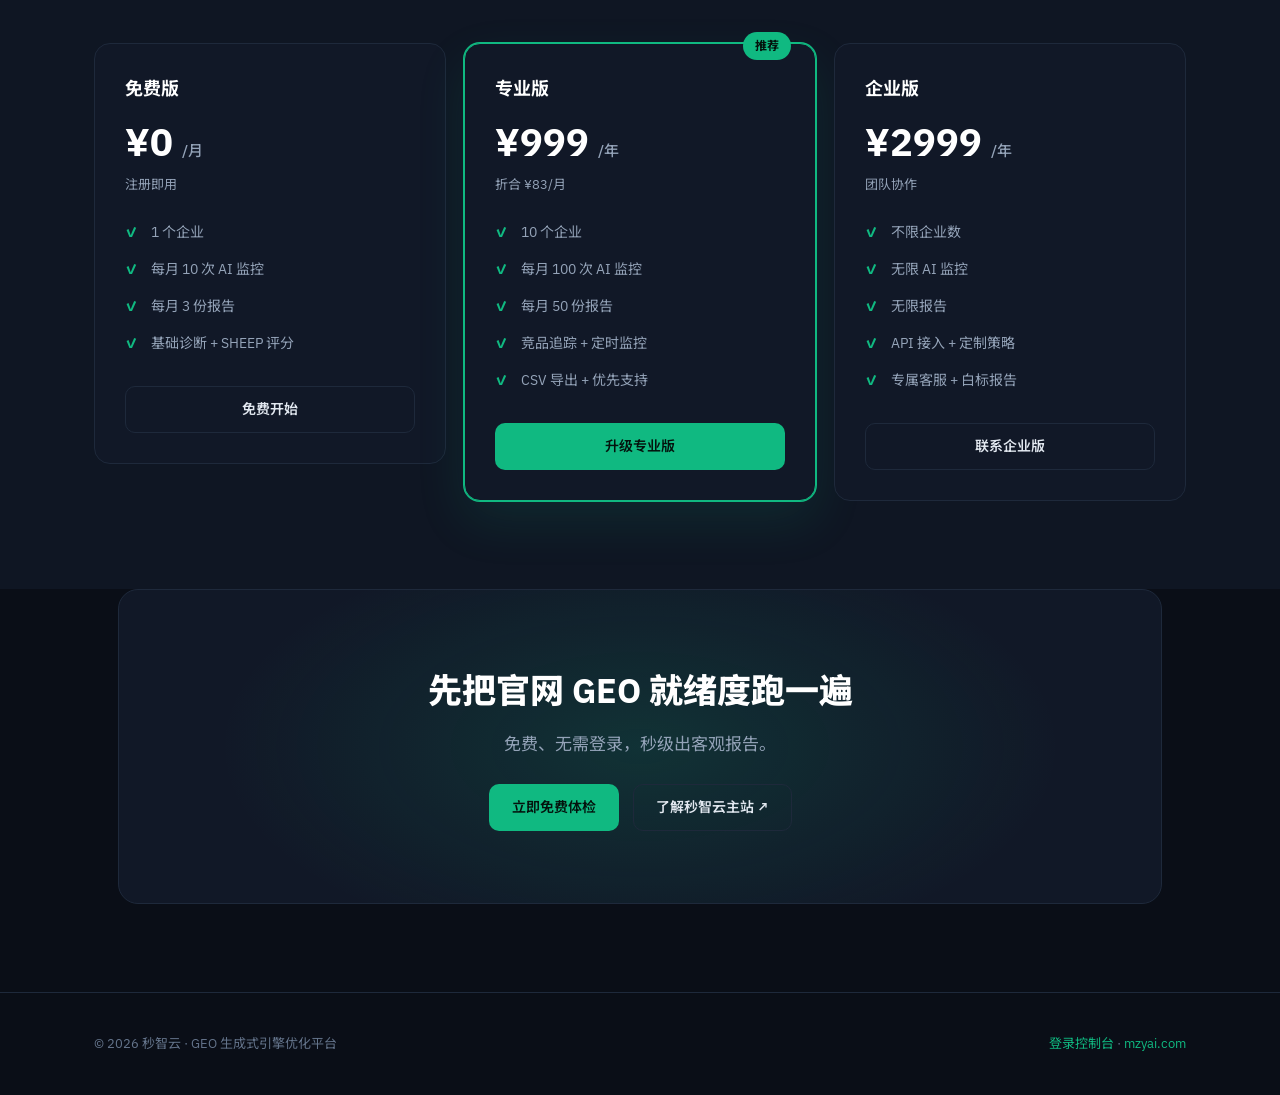
==== commit 58fe6fac: "chore(brand): 妙智云→秒智云 品牌更名 商标在先权利风险：妙智云商标（80219935，41类）被广州顶图商务注册在先， 深圳妙智云科技2016年起在营。秒智云商标库零近似，mzyai." ====
--- a/static/landing.html
+++ b/static/landing.html
@@ -3,7 +3,7 @@
 <head>
   <meta charset="UTF-8">
   <meta name="viewport" content="width=device-width, initial-scale=1.0">
-  <title>GEO 平台 · 让官网被 AI 大模型准确引用 | 妙智云</title>
+  <title>GEO 平台 · 让官网被 AI 大模型准确引用 | 秒智云</title>
   <meta name="description" content="免费为任意网站生成 GEO（生成式引擎优化）报告。SHEEP 五维评分、网站诊断、一键优化、AI 引擎可见性监控、竞品追踪、内容合规门禁。登录解锁完整能力。">
   <meta property="og:title" content="GEO 平台 · 让官网被 AI 大模型准确引用">
   <meta property="og:description" content="输入网址，免费秒出 GEO 就绪度报告。登录解锁 SHEEP 五维评分与一键优化。">
@@ -17,13 +17,13 @@
 <!-- ===== Nav ===== -->
 <nav class="nav">
   <div class="wrap nav-inner">
-    <a class="brand" href="/"><span class="dot"></span> GEO <small>by 妙智云</small></a>
+    <a class="brand" href="/"><span class="dot"></span> GEO <small>by 秒智云</small></a>
     <div class="nav-links">
       <a href="#features">功能</a>
       <a href="#sheep">SHEEP 评分</a>
       <a href="#cases">案例</a>
       <a href="#pricing">定价</a>
-      <a href="https://www.mzyai.com" target="_blank" rel="noopener">妙智云主站 ↗</a>
+      <a href="https://www.mzyai.com" target="_blank" rel="noopener">秒智云主站 ↗</a>
     </div>
     <div class="nav-cta">
       <a class="btn btn-ghost btn-sm" href="/app">登录</a>
@@ -39,7 +39,7 @@
     <span class="badge">● 2026 AI 内容合规时代 · GEO 引擎优化</span>
     <h1>让你的官网被 <span class="em">DeepSeek / Kimi / 豆包</span><br>准确引用与推荐</h1>
     <p class="lead">输入网址，免费生成 GEO 就绪度报告。SHEEP 五维评分 · 一键优化产物 · AI 可见性监控——使用完整能力需登录。</p>
-    <p class="powered">由 <a href="https://www.mzyai.com" target="_blank" rel="noopener">妙智云 AI 网关</a> 提供多模型能力 · 了解主站</p>
+    <p class="powered">由 <a href="https://www.mzyai.com" target="_blank" rel="noopener">秒智云 AI 网关</a> 提供多模型能力 · 了解主站</p>
 
     <div class="scan-card">
       <form class="scan-form" id="scan-form" autocomplete="off">
@@ -169,7 +169,7 @@
       <h2>先把官网 GEO 就绪度跑一遍</h2>
       <p>免费、无需登录，秒级出客观报告。</p>
       <a class="btn btn-primary" href="#scan">立即免费体检</a>
-      <a class="btn btn-ghost" href="https://www.mzyai.com" target="_blank" rel="noopener">了解妙智云主站 ↗</a>
+      <a class="btn btn-ghost" href="https://www.mzyai.com" target="_blank" rel="noopener">了解秒智云主站 ↗</a>
     </div>
   </div>
 </section>
@@ -177,7 +177,7 @@
 <!-- ===== Footer ===== -->
 <footer class="footer">
   <div class="wrap footer-inner">
-    <div>© 2026 妙智云 · GEO 生成式引擎优化平台</div>
+    <div>© 2026 秒智云 · GEO 生成式引擎优化平台</div>
     <div><a href="/app">登录控制台</a> · <a href="https://www.mzyai.com" target="_blank" rel="noopener">mzyai.com</a></div>
   </div>
 </footer>
